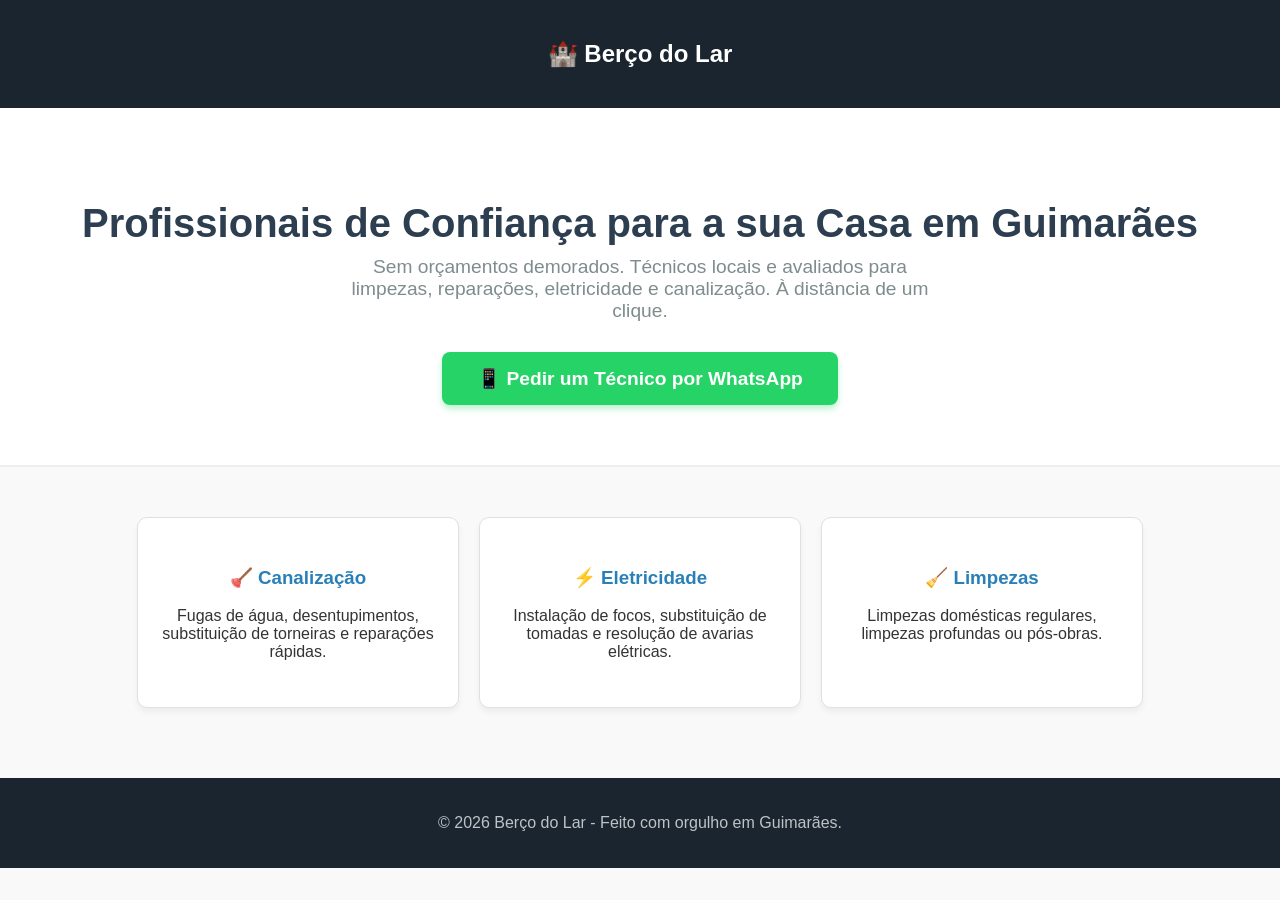
==== index.html @ 7d53844e "Create index.html" ====
<!DOCTYPE html>
<html lang="pt-PT">
<head>
    <meta charset="UTF-8">
    <meta name="viewport" content="width=device-width, initial-scale=1.0">
    <title>Berço do Lar | Serviços de Confiança em Guimarães</title>
    <style>
        /* Tudo o que está aqui dentro de <style> serve para dar cor e formato ao site */
        body { 
            font-family: 'Segoe UI', Tahoma, Geneva, Verdana, sans-serif; 
            margin: 0; 
            padding: 0; 
            color: #333; 
            background-color: #f9f9f9;
        }
        header { 
            background-color: #1a252f; 
            color: white; 
            padding: 20px; 
            text-align: center; 
        }
        .hero { 
            background-color: #ffffff; 
            padding: 60px 20px; 
            text-align: center; 
            border-bottom: 2px solid #eee;
        }
        .hero h1 { 
            color: #2c3e50; 
            font-size: 2.5em;
            margin-bottom: 10px;
        }
        .hero p {
            font-size: 1.2em;
            color: #7f8c8d;
            max-width: 600px;
            margin: 0 auto 30px auto;
        }
        .services { 
            display: flex; 
            justify-content: center; 
            gap: 20px; 
            padding: 50px 20px; 
            flex-wrap: wrap; 
        }
        .service-card { 
            background-color: white;
            border: 1px solid #e0e0e0; 
            border-radius: 10px; 
            padding: 30px 20px; 
            width: 280px; 
            text-align: center; 
            box-shadow: 0 4px 6px rgba(0,0,0,0.05);
        }
        .service-card h3 { color: #2980b9; }
        .cta-btn { 
            background-color: #25D366; /* Cor oficial do WhatsApp */
            color: white; 
            padding: 15px 35px; 
            text-decoration: none; 
            font-size: 1.2em; 
            border-radius: 8px; 
            display: inline-block; 
            font-weight: bold;
            box-shadow: 0 4px 6px rgba(37, 211, 102, 0.3);
        }
        .cta-btn:hover { background-color: #1ebe57; }
        footer { 
            background-color: #1a252f; 
            color: #bdc3c7; 
            text-align: center; 
            padding: 20px; 
            margin-top: 20px; 
        }
    </style>
</head>
<body>

    <header>
        <h2>🏰 Berço do Lar</h2>
    </header>

    <section class="hero">
        <h1>Profissionais de Confiança para a sua Casa em Guimarães</h1>
        <p>Sem orçamentos demorados. Técnicos locais e avaliados para limpezas, reparações, eletricidade e canalização. À distância de um clique.</p>
        
        <a href="https://wa.me/351000000000?text=Olá!%20Sou%20de%20Guimarães%20e%20preciso%20de%20um%20serviço%20em%20casa." class="cta-btn" target="_blank">
            📱 Pedir um Técnico por WhatsApp
        </a>
    </section>

    <section class="services">
        <div class="service-card">
            <h3>🪠 Canalização</h3>
            <p>Fugas de água, desentupimentos, substituição de torneiras e reparações rápidas.</p>
        </div>
        <div class="service-card">
            <h3>⚡ Eletricidade</h3>
            <p>Instalação de focos, substituição de tomadas e resolução de avarias elétricas.</p>
        </div>
        <div class="service-card">
            <h3>🧹 Limpezas</h3>
            <p>Limpezas domésticas regulares, limpezas profundas ou pós-obras.</p>
        </div>
    </section>

    <footer>
        <p>&copy; 2026 Berço do Lar - Feito com orgulho em Guimarães.</p>
    </footer>

</body>
</html>
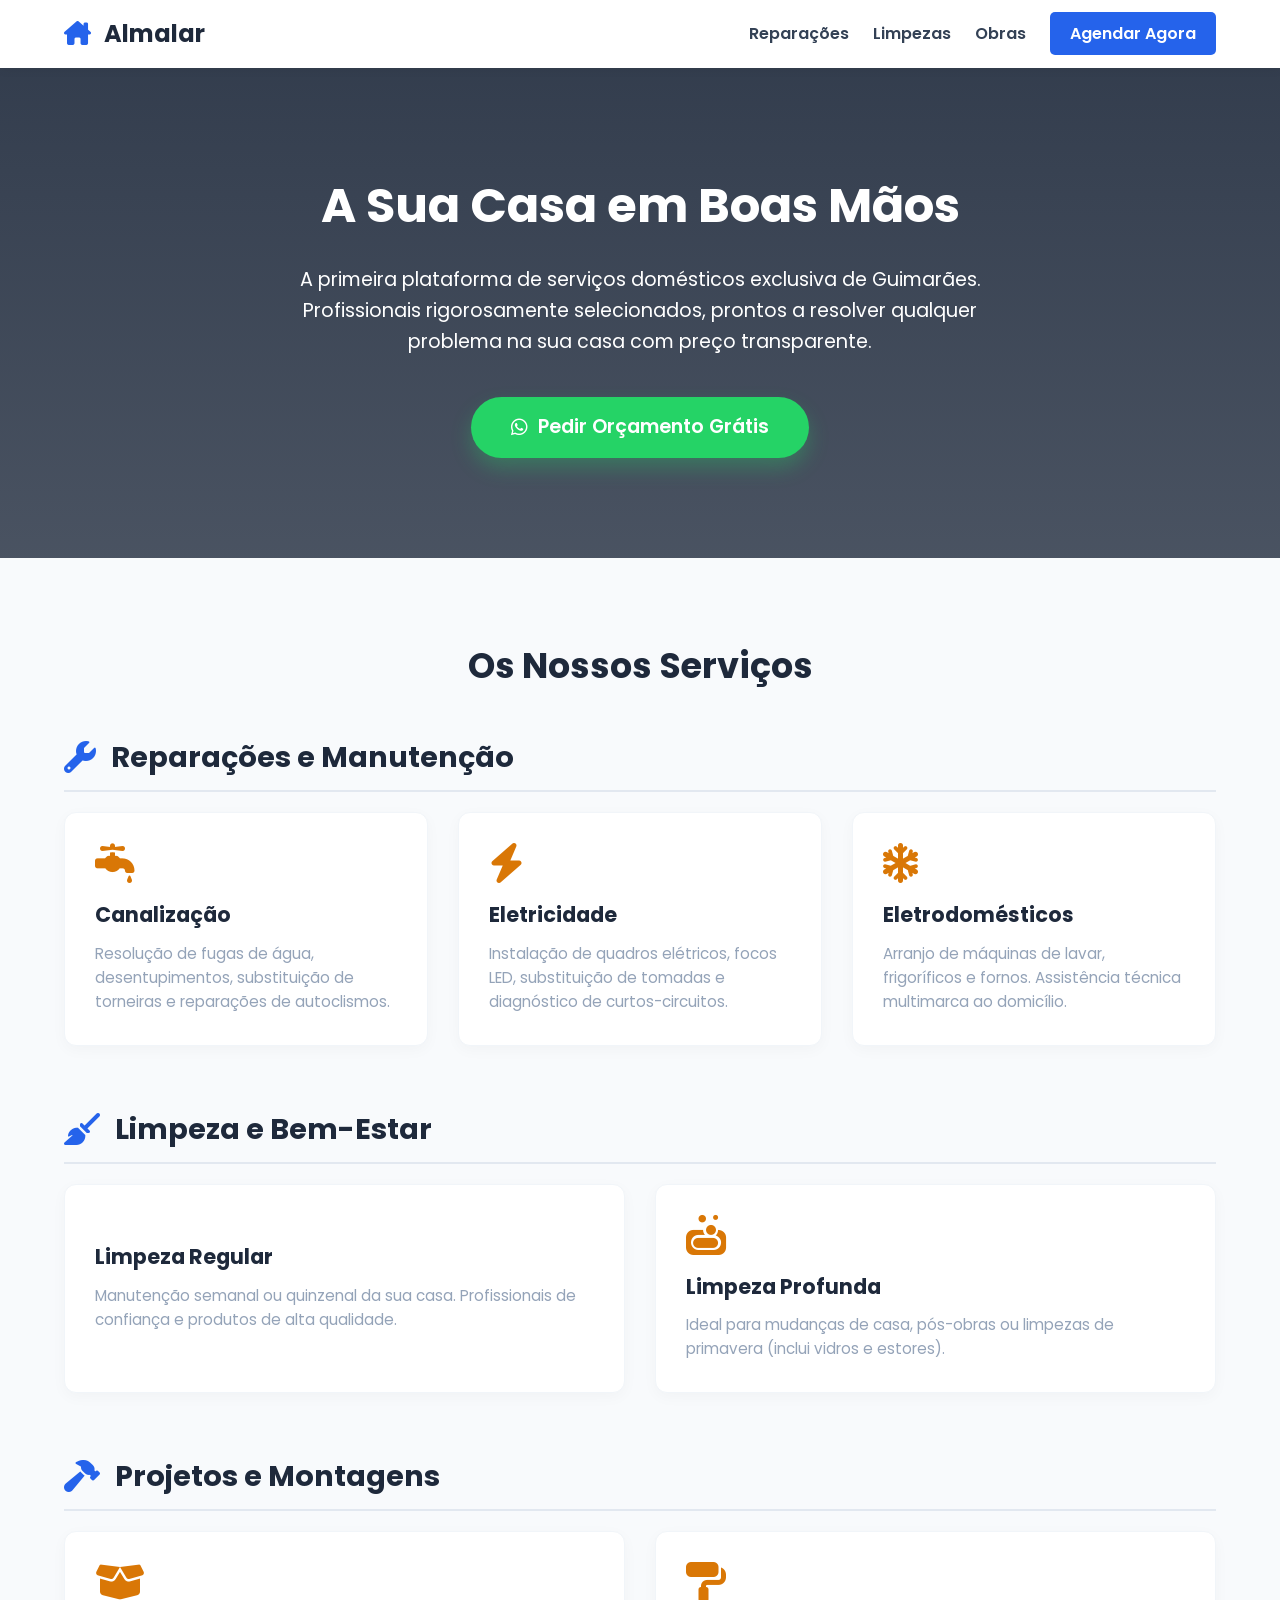
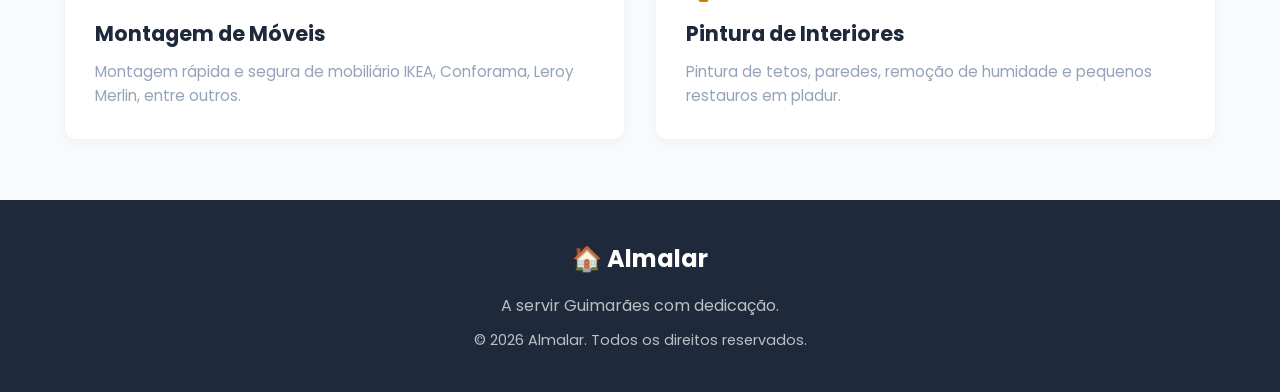
==== commit 1288ca67: "Update index.html" ====
--- a/index.html
+++ b/index.html
@@ -3,109 +3,196 @@
 <head>
     <meta charset="UTF-8">
     <meta name="viewport" content="width=device-width, initial-scale=1.0">
-    <title>Berço do Lar | Serviços de Confiança em Guimarães</title>
+    <title>Almalar | Plataforma de Serviços Domésticos em Guimarães</title>
+    
+    <link href="https://fonts.googleapis.com/css2?family=Poppins:wght@300;400;600;700&display=swap" rel="stylesheet">
+    <link rel="stylesheet" href="https://cdnjs.cloudflare.com/ajax/libs/font-awesome/6.4.0/css/all.min.css">
+
     <style>
-        /* Tudo o que está aqui dentro de <style> serve para dar cor e formato ao site */
-        body { 
-            font-family: 'Segoe UI', Tahoma, Geneva, Verdana, sans-serif; 
-            margin: 0; 
-            padding: 0; 
-            color: #333; 
-            background-color: #f9f9f9;
+        /* VARIÁVEIS DE CORES */
+        :root {
+            --primary-dark: #1e293b;
+            --primary-blue: #2563eb;
+            --accent-gold: #d97706;
+            --bg-light: #f8fafc;
+            --text-dark: #334155;
+            --text-light: #94a3b8;
+            --whatsapp: #25D366;
         }
-        header { 
-            background-color: #1a252f; 
-            color: white; 
-            padding: 20px; 
-            text-align: center; 
+
+        /* RESET E BASE */
+        * { margin: 0; padding: 0; box-sizing: border-box; }
+        body { font-family: 'Poppins', sans-serif; color: var(--text-dark); background-color: var(--bg-light); line-height: 1.6; }
+        a { text-decoration: none; }
+
+        /* NAVEGAÇÃO */
+        nav {
+            background-color: white;
+            padding: 15px 5%;
+            display: flex;
+            justify-content: space-between;
+            align-items: center;
+            box-shadow: 0 2px 10px rgba(0,0,0,0.05);
+            position: sticky;
+            top: 0;
+            z-index: 1000;
         }
-        .hero { 
-            background-color: #ffffff; 
-            padding: 60px 20px; 
-            text-align: center; 
-            border-bottom: 2px solid #eee;
+        .logo { font-size: 1.5rem; font-weight: 700; color: var(--primary-dark); }
+        .logo i { color: var(--primary-blue); margin-right: 8px; }
+        .nav-links a { margin-left: 20px; color: var(--text-dark); font-weight: 600; transition: color 0.3s; }
+        .nav-links a:hover { color: var(--primary-blue); }
+        .nav-cta { background-color: var(--primary-blue); color: white !important; padding: 10px 20px; border-radius: 5px; }
+
+        /* HERO SECTION */
+        .hero {
+            background: linear-gradient(rgba(30, 41, 59, 0.9), rgba(30, 41, 59, 0.8)), url('https://images.unsplash.com/photo-1581578731548-c64695cc6952?ixlib=rb-4.0.3&auto=format&fit=crop&w=1920&q=80') center/cover;
+            color: white;
+            padding: 100px 5%;
+            text-align: center;
         }
-        .hero h1 { 
-            color: #2c3e50; 
-            font-size: 2.5em;
-            margin-bottom: 10px;
+        .hero h1 { font-size: 3rem; margin-bottom: 20px; font-weight: 700; }
+        .hero p { font-size: 1.2rem; margin-bottom: 40px; max-width: 700px; margin-left: auto; margin-right: auto; }
+        
+        /* BOTÃO WHATSAPP */
+        .btn-whatsapp {
+            background-color: var(--whatsapp);
+            color: white;
+            font-size: 1.2rem;
+            font-weight: 600;
+            padding: 15px 40px;
+            border-radius: 50px;
+            display: inline-flex;
+            align-items: center;
+            gap: 10px;
+            box-shadow: 0 10px 20px rgba(37, 211, 102, 0.3);
+            transition: transform 0.3s, box-shadow 0.3s;
         }
-        .hero p {
-            font-size: 1.2em;
-            color: #7f8c8d;
-            max-width: 600px;
-            margin: 0 auto 30px auto;
+        .btn-whatsapp:hover { transform: translateY(-3px); box-shadow: 0 15px 25px rgba(37, 211, 102, 0.4); color: white; }
+
+        /* CATEGORIAS E SERVIÇOS */
+        .section-title { text-align: center; margin: 80px 0 40px; font-size: 2.2rem; color: var(--primary-dark); }
+        .category-container { width: 90%; max-width: 1200px; margin: 0 auto 60px; }
+        .category-header { display: flex; align-items: center; gap: 15px; margin-bottom: 20px; border-bottom: 2px solid #e2e8f0; padding-bottom: 10px; }
+        .category-header h2 { font-size: 1.8rem; color: var(--primary-dark); }
+        .category-header i { font-size: 2rem; color: var(--primary-blue); }
+
+        .services-grid {
+            display: grid;
+            grid-template-columns: repeat(auto-fit, minmax(300px, 1fr));
+            gap: 30px;
         }
-        .services { 
-            display: flex; 
-            justify-content: center; 
-            gap: 20px; 
-            padding: 50px 20px; 
-            flex-wrap: wrap; 
+        .service-card {
+            background: white;
+            padding: 30px;
+            border-radius: 12px;
+            box-shadow: 0 4px 15px rgba(0,0,0,0.03);
+            border: 1px solid #f1f5f9;
+            transition: transform 0.3s, box-shadow 0.3s;
         }
-        .service-card { 
-            background-color: white;
-            border: 1px solid #e0e0e0; 
-            border-radius: 10px; 
-            padding: 30px 20px; 
-            width: 280px; 
-            text-align: center; 
-            box-shadow: 0 4px 6px rgba(0,0,0,0.05);
-        }
-        .service-card h3 { color: #2980b9; }
-        .cta-btn { 
-            background-color: #25D366; /* Cor oficial do WhatsApp */
-            color: white; 
-            padding: 15px 35px; 
-            text-decoration: none; 
-            font-size: 1.2em; 
-            border-radius: 8px; 
-            display: inline-block; 
-            font-weight: bold;
-            box-shadow: 0 4px 6px rgba(37, 211, 102, 0.3);
-        }
-        .cta-btn:hover { background-color: #1ebe57; }
-        footer { 
-            background-color: #1a252f; 
-            color: #bdc3c7; 
-            text-align: center; 
-            padding: 20px; 
-            margin-top: 20px; 
+        .service-card:hover { transform: translateY(-5px); box-shadow: 0 10px 25px rgba(0,0,0,0.08); }
+        .service-card i { font-size: 2.5rem; color: var(--accent-gold); margin-bottom: 15px; }
+        .service-card h3 { margin-bottom: 10px; font-size: 1.3rem; color: var(--primary-dark); }
+        .service-card p { color: var(--text-light); font-size: 0.95rem; }
+
+        /* RODAPÉ */
+        footer { background-color: var(--primary-dark); color: white; text-align: center; padding: 40px 20px; margin-top: 60px; }
+        footer p { opacity: 0.7; }
+
+        /* RESPONSIVO */
+        @media (max-width: 768px) {
+            .nav-links { display: none; }
+            .hero h1 { font-size: 2.2rem; }
         }
     </style>
 </head>
 <body>
 
-    <header>
-        <h2>🏰 Berço do Lar</h2>
+    <nav>
+        <div class="logo"><i class="fa-solid fa-house-chimney"></i> Almalar</div>
+        <div class="nav-links">
+            <a href="#reparacoes">Reparações</a>
+            <a href="#limpezas">Limpezas</a>
+            <a href="#obras">Obras</a>
+            <a href="#contactos" class="nav-cta">Agendar Agora</a>
+        </div>
+    </nav>
+
+    <header class="hero">
+        <h1>A Sua Casa em Boas Mãos</h1>
+        <p>A primeira plataforma de serviços domésticos exclusiva de Guimarães. Profissionais rigorosamente selecionados, prontos a resolver qualquer problema na sua casa com preço transparente.</p>
+        <a href="https://wa.me/351000000000?text=Olá!%20Sou%20de%20Guimarães%20e%20gostaria%20de%20saber%20mais%20sobre%20os%20serviços%20da%20Almalar." class="btn-whatsapp" target="_blank">
+            <i class="fa-brands fa-whatsapp"></i> Pedir Orçamento Grátis
+        </a>
     </header>
 
-    <section class="hero">
-        <h1>Profissionais de Confiança para a sua Casa em Guimarães</h1>
-        <p>Sem orçamentos demorados. Técnicos locais e avaliados para limpezas, reparações, eletricidade e canalização. À distância de um clique.</p>
-        
-        <a href="https://wa.me/351000000000?text=Olá!%20Sou%20de%20Guimarães%20e%20preciso%20de%20um%20serviço%20em%20casa." class="cta-btn" target="_blank">
-            📱 Pedir um Técnico por WhatsApp
-        </a>
-    </section>
+    <h2 class="section-title">Os Nossos Serviços</h2>
 
-    <section class="services">
-        <div class="service-card">
-            <h3>🪠 Canalização</h3>
-            <p>Fugas de água, desentupimentos, substituição de torneiras e reparações rápidas.</p>
+    <section class="category-container" id="reparacoes">
+        <div class="category-header">
+            <i class="fa-solid fa-wrench"></i>
+            <h2>Reparações e Manutenção</h2>
         </div>
-        <div class="service-card">
-            <h3>⚡ Eletricidade</h3>
-            <p>Instalação de focos, substituição de tomadas e resolução de avarias elétricas.</p>
-        </div>
-        <div class="service-card">
-            <h3>🧹 Limpezas</h3>
-            <p>Limpezas domésticas regulares, limpezas profundas ou pós-obras.</p>
+        <div class="services-grid">
+            <div class="service-card">
+                <i class="fa-solid fa-faucet-drip"></i>
+                <h3>Canalização</h3>
+                <p>Resolução de fugas de água, desentupimentos, substituição de torneiras e reparações de autoclismos.</p>
+            </div>
+            <div class="service-card">
+                <i class="fa-solid fa-bolt"></i>
+                <h3>Eletricidade</h3>
+                <p>Instalação de quadros elétricos, focos LED, substituição de tomadas e diagnóstico de curtos-circuitos.</p>
+            </div>
+            <div class="service-card">
+                <i class="fa-solid fa-snowflake"></i>
+                <h3>Eletrodomésticos</h3>
+                <p>Arranjo de máquinas de lavar, frigoríficos e fornos. Assistência técnica multimarca ao domicílio.</p>
+            </div>
         </div>
     </section>
 
-    <footer>
-        <p>&copy; 2026 Berço do Lar - Feito com orgulho em Guimarães.</p>
+    <section class="category-container" id="limpezas">
+        <div class="category-header">
+            <i class="fa-solid fa-broom"></i>
+            <h2>Limpeza e Bem-Estar</h2>
+        </div>
+        <div class="services-grid">
+            <div class="service-card">
+                <i class="fa-solid fa-sparkles"></i>
+                <h3>Limpeza Regular</h3>
+                <p>Manutenção semanal ou quinzenal da sua casa. Profissionais de confiança e produtos de alta qualidade.</p>
+            </div>
+            <div class="service-card">
+                <i class="fa-solid fa-soap"></i>
+                <h3>Limpeza Profunda</h3>
+                <p>Ideal para mudanças de casa, pós-obras ou limpezas de primavera (inclui vidros e estores).</p>
+            </div>
+        </div>
+    </section>
+
+    <section class="category-container" id="obras">
+        <div class="category-header">
+            <i class="fa-solid fa-hammer"></i>
+            <h2>Projetos e Montagens</h2>
+        </div>
+        <div class="services-grid">
+            <div class="service-card">
+                <i class="fa-solid fa-box-open"></i>
+                <h3>Montagem de Móveis</h3>
+                <p>Montagem rápida e segura de mobiliário IKEA, Conforama, Leroy Merlin, entre outros.</p>
+            </div>
+            <div class="service-card">
+                <i class="fa-solid fa-paint-roller"></i>
+                <h3>Pintura de Interiores</h3>
+                <p>Pintura de tetos, paredes, remoção de humidade e pequenos restauros em pladur.</p>
+            </div>
+        </div>
+    </section>
+
+    <footer id="contactos">
+        <h2>🏠 Almalar</h2>
+        <p style="margin-top: 15px;">A servir Guimarães com dedicação.</p>
+        <p style="margin-top: 10px; font-size: 0.9em;">&copy; 2026 Almalar. Todos os direitos reservados.</p>
     </footer>
 
 </body>
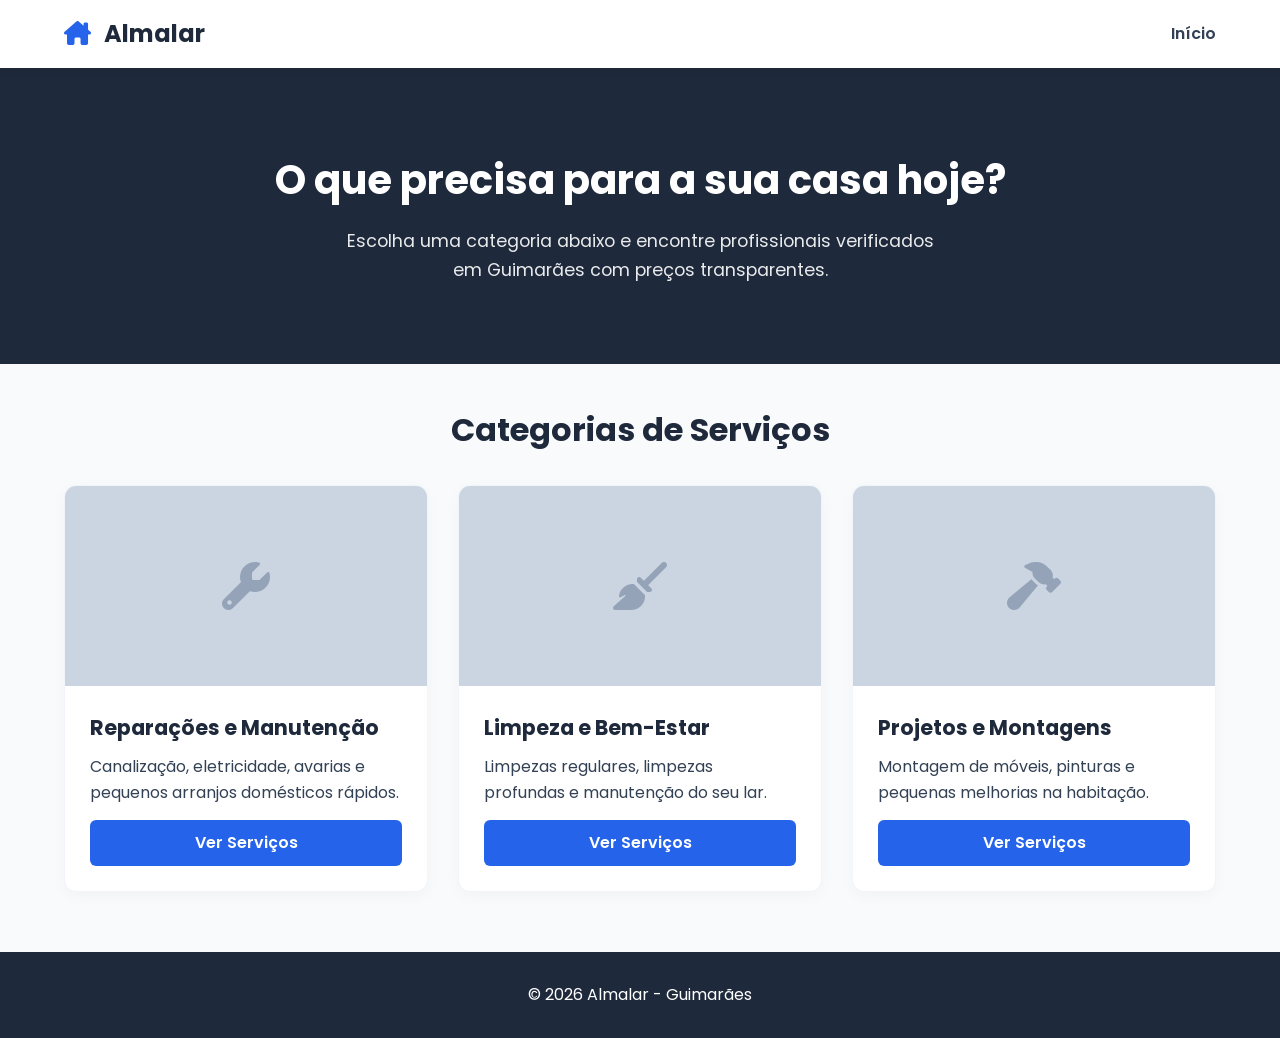
==== commit 19b91789: "Update index.html" ====
--- a/index.html
+++ b/index.html
@@ -3,196 +3,58 @@
 <head>
     <meta charset="UTF-8">
     <meta name="viewport" content="width=device-width, initial-scale=1.0">
-    <title>Almalar | Plataforma de Serviços Domésticos em Guimarães</title>
-    
-    <link href="https://fonts.googleapis.com/css2?family=Poppins:wght@300;400;600;700&display=swap" rel="stylesheet">
+    <title>Almalar | Serviços Domésticos em Guimarães</title>
+    <link href="https://fonts.googleapis.com/css2?family=Poppins:wght@400;600;700&display=swap" rel="stylesheet">
     <link rel="stylesheet" href="https://cdnjs.cloudflare.com/ajax/libs/font-awesome/6.4.0/css/all.min.css">
-
-    <style>
-        /* VARIÁVEIS DE CORES */
-        :root {
-            --primary-dark: #1e293b;
-            --primary-blue: #2563eb;
-            --accent-gold: #d97706;
-            --bg-light: #f8fafc;
-            --text-dark: #334155;
-            --text-light: #94a3b8;
-            --whatsapp: #25D366;
-        }
-
-        /* RESET E BASE */
-        * { margin: 0; padding: 0; box-sizing: border-box; }
-        body { font-family: 'Poppins', sans-serif; color: var(--text-dark); background-color: var(--bg-light); line-height: 1.6; }
-        a { text-decoration: none; }
-
-        /* NAVEGAÇÃO */
-        nav {
-            background-color: white;
-            padding: 15px 5%;
-            display: flex;
-            justify-content: space-between;
-            align-items: center;
-            box-shadow: 0 2px 10px rgba(0,0,0,0.05);
-            position: sticky;
-            top: 0;
-            z-index: 1000;
-        }
-        .logo { font-size: 1.5rem; font-weight: 700; color: var(--primary-dark); }
-        .logo i { color: var(--primary-blue); margin-right: 8px; }
-        .nav-links a { margin-left: 20px; color: var(--text-dark); font-weight: 600; transition: color 0.3s; }
-        .nav-links a:hover { color: var(--primary-blue); }
-        .nav-cta { background-color: var(--primary-blue); color: white !important; padding: 10px 20px; border-radius: 5px; }
-
-        /* HERO SECTION */
-        .hero {
-            background: linear-gradient(rgba(30, 41, 59, 0.9), rgba(30, 41, 59, 0.8)), url('https://images.unsplash.com/photo-1581578731548-c64695cc6952?ixlib=rb-4.0.3&auto=format&fit=crop&w=1920&q=80') center/cover;
-            color: white;
-            padding: 100px 5%;
-            text-align: center;
-        }
-        .hero h1 { font-size: 3rem; margin-bottom: 20px; font-weight: 700; }
-        .hero p { font-size: 1.2rem; margin-bottom: 40px; max-width: 700px; margin-left: auto; margin-right: auto; }
-        
-        /* BOTÃO WHATSAPP */
-        .btn-whatsapp {
-            background-color: var(--whatsapp);
-            color: white;
-            font-size: 1.2rem;
-            font-weight: 600;
-            padding: 15px 40px;
-            border-radius: 50px;
-            display: inline-flex;
-            align-items: center;
-            gap: 10px;
-            box-shadow: 0 10px 20px rgba(37, 211, 102, 0.3);
-            transition: transform 0.3s, box-shadow 0.3s;
-        }
-        .btn-whatsapp:hover { transform: translateY(-3px); box-shadow: 0 15px 25px rgba(37, 211, 102, 0.4); color: white; }
-
-        /* CATEGORIAS E SERVIÇOS */
-        .section-title { text-align: center; margin: 80px 0 40px; font-size: 2.2rem; color: var(--primary-dark); }
-        .category-container { width: 90%; max-width: 1200px; margin: 0 auto 60px; }
-        .category-header { display: flex; align-items: center; gap: 15px; margin-bottom: 20px; border-bottom: 2px solid #e2e8f0; padding-bottom: 10px; }
-        .category-header h2 { font-size: 1.8rem; color: var(--primary-dark); }
-        .category-header i { font-size: 2rem; color: var(--primary-blue); }
-
-        .services-grid {
-            display: grid;
-            grid-template-columns: repeat(auto-fit, minmax(300px, 1fr));
-            gap: 30px;
-        }
-        .service-card {
-            background: white;
-            padding: 30px;
-            border-radius: 12px;
-            box-shadow: 0 4px 15px rgba(0,0,0,0.03);
-            border: 1px solid #f1f5f9;
-            transition: transform 0.3s, box-shadow 0.3s;
-        }
-        .service-card:hover { transform: translateY(-5px); box-shadow: 0 10px 25px rgba(0,0,0,0.08); }
-        .service-card i { font-size: 2.5rem; color: var(--accent-gold); margin-bottom: 15px; }
-        .service-card h3 { margin-bottom: 10px; font-size: 1.3rem; color: var(--primary-dark); }
-        .service-card p { color: var(--text-light); font-size: 0.95rem; }
-
-        /* RODAPÉ */
-        footer { background-color: var(--primary-dark); color: white; text-align: center; padding: 40px 20px; margin-top: 60px; }
-        footer p { opacity: 0.7; }
-
-        /* RESPONSIVO */
-        @media (max-width: 768px) {
-            .nav-links { display: none; }
-            .hero h1 { font-size: 2.2rem; }
-        }
-    </style>
-</head>
+    <link rel="stylesheet" href="style.css"> </head>
 <body>
 
     <nav>
         <div class="logo"><i class="fa-solid fa-house-chimney"></i> Almalar</div>
         <div class="nav-links">
-            <a href="#reparacoes">Reparações</a>
-            <a href="#limpezas">Limpezas</a>
-            <a href="#obras">Obras</a>
-            <a href="#contactos" class="nav-cta">Agendar Agora</a>
+            <a href="index.html">Início</a>
         </div>
     </nav>
 
-    <header class="hero">
-        <h1>A Sua Casa em Boas Mãos</h1>
-        <p>A primeira plataforma de serviços domésticos exclusiva de Guimarães. Profissionais rigorosamente selecionados, prontos a resolver qualquer problema na sua casa com preço transparente.</p>
-        <a href="https://wa.me/351000000000?text=Olá!%20Sou%20de%20Guimarães%20e%20gostaria%20de%20saber%20mais%20sobre%20os%20serviços%20da%20Almalar." class="btn-whatsapp" target="_blank">
-            <i class="fa-brands fa-whatsapp"></i> Pedir Orçamento Grátis
-        </a>
+    <header class="hero-minimal">
+        <h1>O que precisa para a sua casa hoje?</h1>
+        <p>Escolha uma categoria abaixo e encontre profissionais verificados em Guimarães com preços transparentes.</p>
     </header>
 
-    <h2 class="section-title">Os Nossos Serviços</h2>
+    <main class="container">
+        <h2 class="section-title">Categorias de Serviços</h2>
+        <div class="grid">
+            
+            <div class="card">
+                <div class="card-img"><i class="fa-solid fa-wrench"></i></div>
+                <div class="card-content">
+                    <h3 class="card-title">Reparações e Manutenção</h3>
+                    <p>Canalização, eletricidade, avarias e pequenos arranjos domésticos rápidos.</p>
+                    <a href="reparacoes.html" class="card-btn">Ver Serviços</a>
+                </div>
+            </div>
 
-    <section class="category-container" id="reparacoes">
-        <div class="category-header">
-            <i class="fa-solid fa-wrench"></i>
-            <h2>Reparações e Manutenção</h2>
+            <div class="card">
+                <div class="card-img"><i class="fa-solid fa-broom"></i></div>
+                <div class="card-content">
+                    <h3 class="card-title">Limpeza e Bem-Estar</h3>
+                    <p>Limpezas regulares, limpezas profundas e manutenção do seu lar.</p>
+                    <a href="#" class="card-btn">Ver Serviços</a> </div>
+            </div>
+
+            <div class="card">
+                <div class="card-img"><i class="fa-solid fa-hammer"></i></div>
+                <div class="card-content">
+                    <h3 class="card-title">Projetos e Montagens</h3>
+                    <p>Montagem de móveis, pinturas e pequenas melhorias na habitação.</p>
+                    <a href="#" class="card-btn">Ver Serviços</a> </div>
+            </div>
+
         </div>
-        <div class="services-grid">
-            <div class="service-card">
-                <i class="fa-solid fa-faucet-drip"></i>
-                <h3>Canalização</h3>
-                <p>Resolução de fugas de água, desentupimentos, substituição de torneiras e reparações de autoclismos.</p>
-            </div>
-            <div class="service-card">
-                <i class="fa-solid fa-bolt"></i>
-                <h3>Eletricidade</h3>
-                <p>Instalação de quadros elétricos, focos LED, substituição de tomadas e diagnóstico de curtos-circuitos.</p>
-            </div>
-            <div class="service-card">
-                <i class="fa-solid fa-snowflake"></i>
-                <h3>Eletrodomésticos</h3>
-                <p>Arranjo de máquinas de lavar, frigoríficos e fornos. Assistência técnica multimarca ao domicílio.</p>
-            </div>
-        </div>
-    </section>
+    </main>
 
-    <section class="category-container" id="limpezas">
-        <div class="category-header">
-            <i class="fa-solid fa-broom"></i>
-            <h2>Limpeza e Bem-Estar</h2>
-        </div>
-        <div class="services-grid">
-            <div class="service-card">
-                <i class="fa-solid fa-sparkles"></i>
-                <h3>Limpeza Regular</h3>
-                <p>Manutenção semanal ou quinzenal da sua casa. Profissionais de confiança e produtos de alta qualidade.</p>
-            </div>
-            <div class="service-card">
-                <i class="fa-solid fa-soap"></i>
-                <h3>Limpeza Profunda</h3>
-                <p>Ideal para mudanças de casa, pós-obras ou limpezas de primavera (inclui vidros e estores).</p>
-            </div>
-        </div>
-    </section>
-
-    <section class="category-container" id="obras">
-        <div class="category-header">
-            <i class="fa-solid fa-hammer"></i>
-            <h2>Projetos e Montagens</h2>
-        </div>
-        <div class="services-grid">
-            <div class="service-card">
-                <i class="fa-solid fa-box-open"></i>
-                <h3>Montagem de Móveis</h3>
-                <p>Montagem rápida e segura de mobiliário IKEA, Conforama, Leroy Merlin, entre outros.</p>
-            </div>
-            <div class="service-card">
-                <i class="fa-solid fa-paint-roller"></i>
-                <h3>Pintura de Interiores</h3>
-                <p>Pintura de tetos, paredes, remoção de humidade e pequenos restauros em pladur.</p>
-            </div>
-        </div>
-    </section>
-
-    <footer id="contactos">
-        <h2>🏠 Almalar</h2>
-        <p style="margin-top: 15px;">A servir Guimarães com dedicação.</p>
-        <p style="margin-top: 10px; font-size: 0.9em;">&copy; 2026 Almalar. Todos os direitos reservados.</p>
+    <footer>
+        <p>&copy; 2026 Almalar - Guimarães</p>
     </footer>
 
 </body>
--- a/style.css
+++ b/style.css
@@ -0,0 +1,76 @@
+:root {
+    --primary-dark: #1e293b;
+    --primary-blue: #2563eb;
+    --accent-gold: #d97706;
+    --bg-light: #f8fafc;
+    --text-dark: #334155;
+    --text-light: #64748b;
+    --whatsapp: #25D366;
+}
+
+* { margin: 0; padding: 0; box-sizing: border-box; }
+body { font-family: 'Poppins', sans-serif; color: var(--text-dark); background-color: var(--bg-light); line-height: 1.6; }
+a { text-decoration: none; }
+
+/* NAVEGAÇÃO */
+nav {
+    background-color: white;
+    padding: 15px 5%;
+    display: flex;
+    justify-content: space-between;
+    align-items: center;
+    box-shadow: 0 2px 10px rgba(0,0,0,0.05);
+    position: sticky;
+    top: 0;
+    z-index: 1000;
+}
+.logo { font-size: 1.5rem; font-weight: 700; color: var(--primary-dark); }
+.logo i { color: var(--primary-blue); margin-right: 8px; }
+.nav-links a { margin-left: 20px; color: var(--text-dark); font-weight: 600; }
+.nav-links a:hover { color: var(--primary-blue); }
+
+/* HERO MINIMALISTA (HOME) */
+.hero-minimal {
+    background-color: var(--primary-dark);
+    color: white;
+    padding: 80px 5%;
+    text-align: center;
+}
+.hero-minimal h1 { font-size: 2.5rem; margin-bottom: 15px; }
+.hero-minimal p { font-size: 1.1rem; max-width: 600px; margin: 0 auto; opacity: 0.9; }
+
+/* GRELHAS E CARDS */
+.container { width: 90%; max-width: 1200px; margin: 40px auto; }
+.section-title { margin-bottom: 30px; font-size: 2rem; color: var(--primary-dark); text-align: center; }
+
+.grid { display: grid; grid-template-columns: repeat(auto-fit, minmax(300px, 1fr)); gap: 30px; }
+
+.card {
+    background: white;
+    border-radius: 12px;
+    overflow: hidden;
+    box-shadow: 0 4px 15px rgba(0,0,0,0.03);
+    border: 1px solid #f1f5f9;
+    transition: transform 0.3s;
+}
+.card:hover { transform: translateY(-5px); }
+.card-img { width: 100%; height: 200px; background-color: #cbd5e1; display: flex; align-items: center; justify-content: center; color: #94a3b8; font-size: 3rem; }
+.card-content { padding: 25px; }
+.card-title { font-size: 1.3rem; color: var(--primary-dark); margin-bottom: 10px; }
+.card-price { color: var(--primary-blue); font-weight: 700; font-size: 1.1rem; margin: 10px 0; }
+.card-btn { display: block; text-align: center; background-color: var(--primary-blue); color: white; padding: 10px; border-radius: 6px; margin-top: 15px; font-weight: 600; }
+
+/* PÁGINA DE DETALHE DO SERVIÇO */
+.service-detail { display: flex; gap: 50px; margin: 60px auto; background: white; padding: 40px; border-radius: 16px; box-shadow: 0 4px 20px rgba(0,0,0,0.02); }
+.detail-img { flex: 1; min-height: 350px; background-color: #cbd5e1; border-radius: 12px; display: flex; align-items: center; justify-content: center; color: #94a3b8; font-size: 5rem; }
+.detail-info { flex: 1; display: flex; flex-direction: column; justify-content: center; }
+.detail-price { font-size: 2rem; color: var(--primary-blue); font-weight: 700; margin: 20px 0; }
+.btn-order { background-color: var(--whatsapp); color: white; font-size: 1.2rem; font-weight: 600; padding: 15px 30px; border-radius: 50px; text-align: center; display: inline-flex; align-items: center; gap: 10px; width: fit-content; margin-top: 20px; }
+
+/* RODAPÉ */
+footer { background-color: var(--primary-dark); color: white; text-align: center; padding: 30px; margin-top: 60px; }
+
+@media (max-width: 768px) {
+    .service-detail { flex-direction: column; padding: 20px; }
+    .nav-links { display: none; }
+}
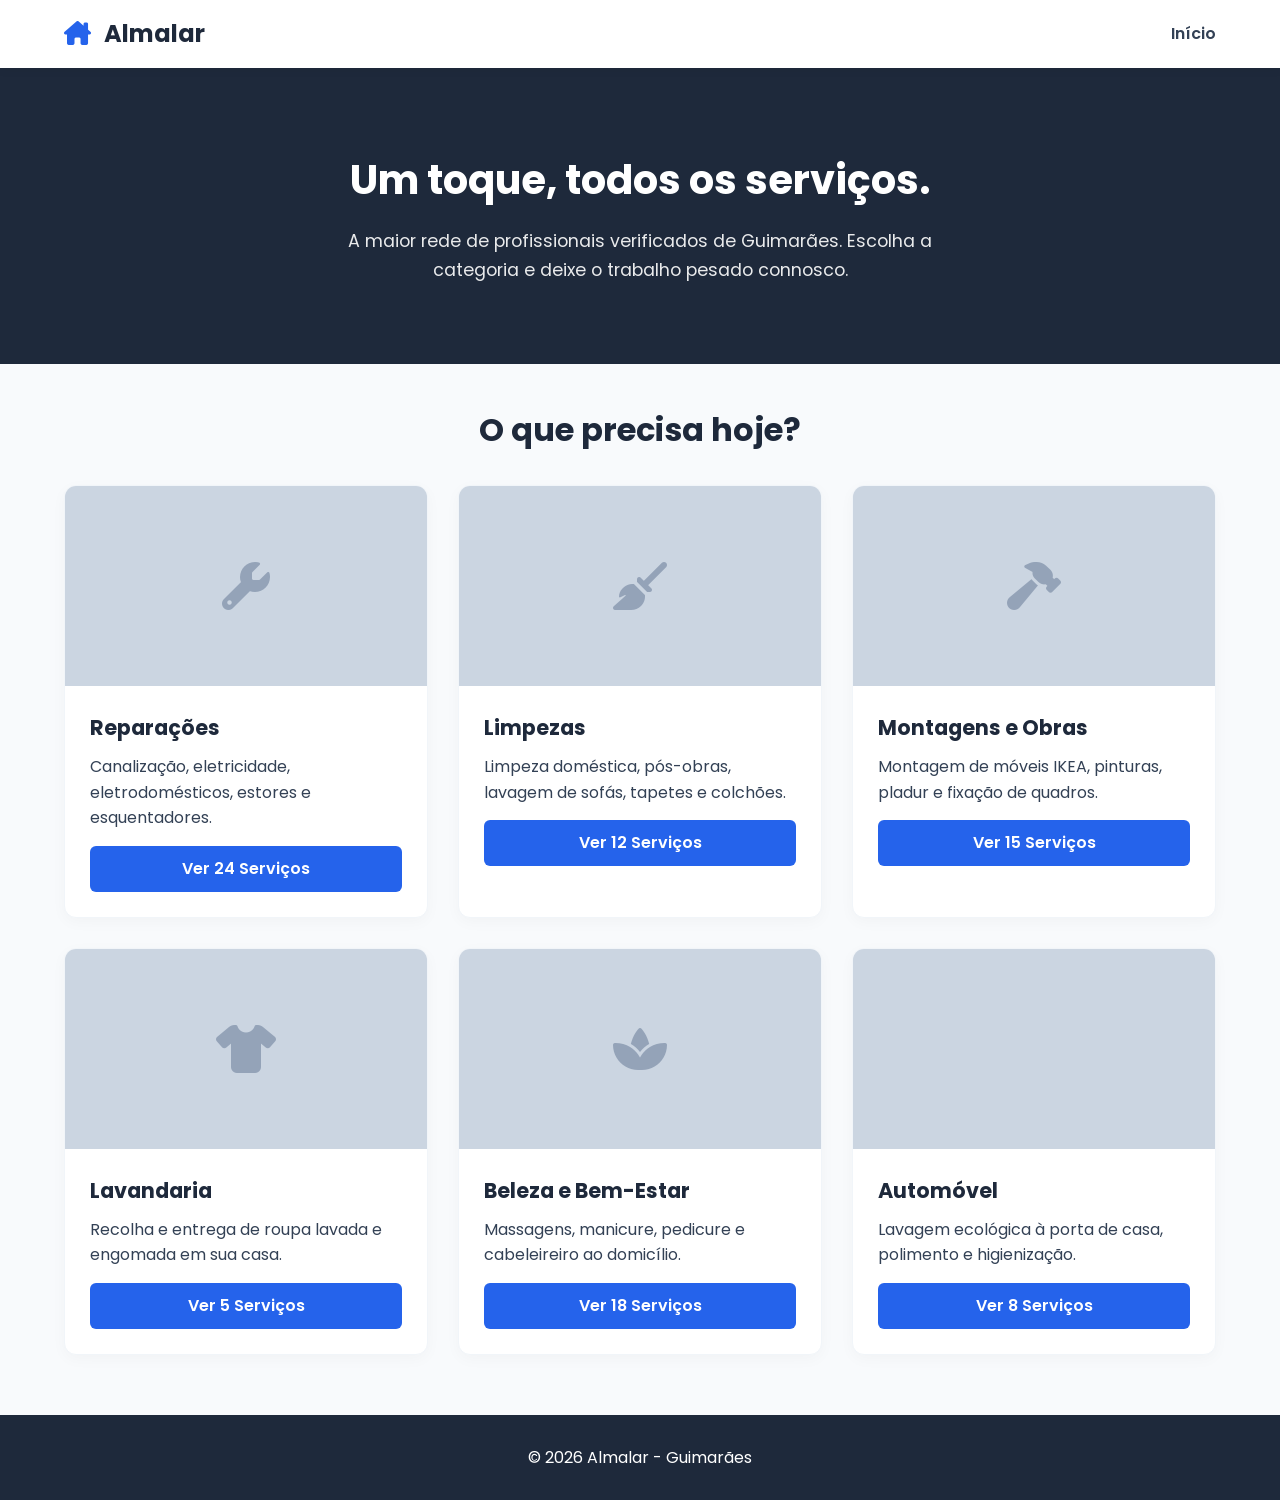
==== commit ebb9fae2: "Update index.html" ====
--- a/index.html
+++ b/index.html
@@ -3,10 +3,11 @@
 <head>
     <meta charset="UTF-8">
     <meta name="viewport" content="width=device-width, initial-scale=1.0">
-    <title>Almalar | Serviços Domésticos em Guimarães</title>
+    <title>Almalar | Todos os Serviços para a sua Casa em Guimarães</title>
     <link href="https://fonts.googleapis.com/css2?family=Poppins:wght@400;600;700&display=swap" rel="stylesheet">
     <link rel="stylesheet" href="https://cdnjs.cloudflare.com/ajax/libs/font-awesome/6.4.0/css/all.min.css">
-    <link rel="stylesheet" href="style.css"> </head>
+    <link rel="stylesheet" href="style.css">
+</head>
 <body>
 
     <nav>
@@ -17,37 +18,66 @@
     </nav>
 
     <header class="hero-minimal">
-        <h1>O que precisa para a sua casa hoje?</h1>
-        <p>Escolha uma categoria abaixo e encontre profissionais verificados em Guimarães com preços transparentes.</p>
+        <h1>Um toque, todos os serviços.</h1>
+        <p>A maior rede de profissionais verificados de Guimarães. Escolha a categoria e deixe o trabalho pesado connosco.</p>
     </header>
 
     <main class="container">
-        <h2 class="section-title">Categorias de Serviços</h2>
+        <h2 class="section-title">O que precisa hoje?</h2>
         <div class="grid">
             
             <div class="card">
                 <div class="card-img"><i class="fa-solid fa-wrench"></i></div>
                 <div class="card-content">
-                    <h3 class="card-title">Reparações e Manutenção</h3>
-                    <p>Canalização, eletricidade, avarias e pequenos arranjos domésticos rápidos.</p>
-                    <a href="reparacoes.html" class="card-btn">Ver Serviços</a>
+                    <h3 class="card-title">Reparações</h3>
+                    <p>Canalização, eletricidade, eletrodomésticos, estores e esquentadores.</p>
+                    <a href="reparacoes.html" class="card-btn">Ver 24 Serviços</a>
                 </div>
             </div>
 
             <div class="card">
                 <div class="card-img"><i class="fa-solid fa-broom"></i></div>
                 <div class="card-content">
-                    <h3 class="card-title">Limpeza e Bem-Estar</h3>
-                    <p>Limpezas regulares, limpezas profundas e manutenção do seu lar.</p>
-                    <a href="#" class="card-btn">Ver Serviços</a> </div>
+                    <h3 class="card-title">Limpezas</h3>
+                    <p>Limpeza doméstica, pós-obras, lavagem de sofás, tapetes e colchões.</p>
+                    <a href="#" class="card-btn">Ver 12 Serviços</a>
+                </div>
             </div>
 
             <div class="card">
                 <div class="card-img"><i class="fa-solid fa-hammer"></i></div>
                 <div class="card-content">
-                    <h3 class="card-title">Projetos e Montagens</h3>
-                    <p>Montagem de móveis, pinturas e pequenas melhorias na habitação.</p>
-                    <a href="#" class="card-btn">Ver Serviços</a> </div>
+                    <h3 class="card-title">Montagens e Obras</h3>
+                    <p>Montagem de móveis IKEA, pinturas, pladur e fixação de quadros.</p>
+                    <a href="#" class="card-btn">Ver 15 Serviços</a>
+                </div>
+            </div>
+
+            <div class="card">
+                <div class="card-img"><i class="fa-solid fa-shirt"></i></div>
+                <div class="card-content">
+                    <h3 class="card-title">Lavandaria</h3>
+                    <p>Recolha e entrega de roupa lavada e engomada em sua casa.</p>
+                    <a href="#" class="card-btn">Ver 5 Serviços</a>
+                </div>
+            </div>
+
+            <div class="card">
+                <div class="card-img"><i class="fa-solid fa-spa"></i></div>
+                <div class="card-content">
+                    <h3 class="card-title">Beleza e Bem-Estar</h3>
+                    <p>Massagens, manicure, pedicure e cabeleireiro ao domicílio.</p>
+                    <a href="#" class="card-btn">Ver 18 Serviços</a>
+                </div>
+            </div>
+
+            <div class="card">
+                <div class="card-img"><i class="fa-solid fa-car-wash"></i></div>
+                <div class="card-content">
+                    <h3 class="card-title">Automóvel</h3>
+                    <p>Lavagem ecológica à porta de casa, polimento e higienização.</p>
+                    <a href="#" class="card-btn">Ver 8 Serviços</a>
+                </div>
             </div>
 
         </div>
